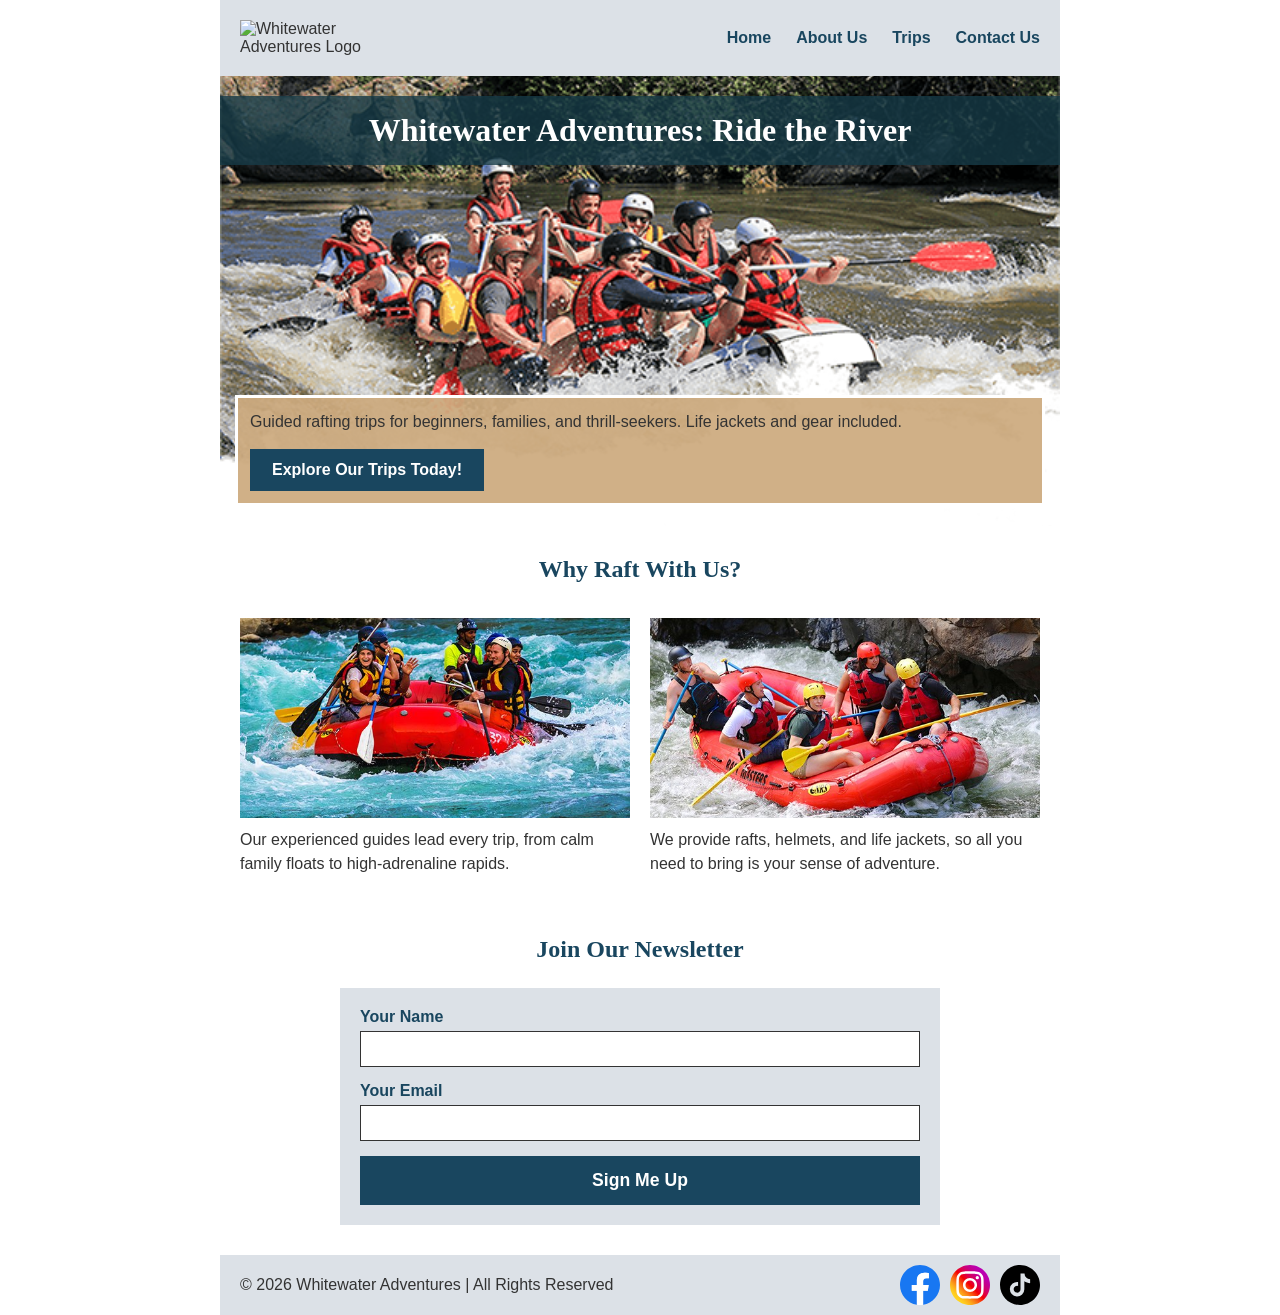
==== wwr/index.html @ 7cf943eb "add home and trips page, fix css contact page" ====
<!doctype html>
<html lang="en-US">

<head>
    <meta charset="utf-8">
    <meta name="viewport" content="width=device-width, initial-scale=1">
    <meta name="description"
      content="Whitewater Adventures offers guided rafting trips for families, beginners, and thrill-seekers. Explore our trips, meet our team, and sign up for our newsletter.">
    <meta name="author" content="Abby De Ocampo">
    <title>Home - Whitewater Adventures</title>
    <link rel="stylesheet" href="styles/rafting.css">
</head>

<body>
    <header> <img src="images/z-wwr-blue.jpg" alt="Whitewater Adventures Logo">
        <nav>
            <ul>
                <li><a href="index.html">Home</a></li>
                <li><a href="about.html">About Us</a></li>
                <li><a href="trips.html">Trips</a></li>
                <li><a href="contact.html">Contact Us</a></li>
            </ul>
        </nav>
    </header>
    <main>
        <div class="hero">
            <img src="images/hero_transparency_1024.png"
              alt="Rafters paddling through whitewater rapids">
            <h1>Whitewater Adventures: Ride the River</h1>
            <article>
                <p>Guided rafting trips for beginners, families, and thrill-seekers. Life jackets
                    and gear
                    included.</p>
                <a class="cta" href="trips.html">Explore Our Trips Today!</a>
            </article>
        </div>
        <section class="offerings">
            <h2>Why Raft With Us?</h2>
            <div class="offering">
                <img src="images/rafting17_600.jpg" alt="Guests rafting through rapids">
                <p>Our experienced guides lead every trip, from calm family floats to
                    high-adrenaline
                    rapids.</p>
            </div>
            <div class="offering">
                <img src="images/rafting19_600.jpg" alt="Group enjoying a half day adventure">
                <p>We provide rafts, helmets, and life jackets, so all you need to bring is your
                    sense of
                    adventure.</p>
            </div>
        </section>
        <section class="contact-form">
            <h2>Join Our Newsletter</h2>
            <form action="#" method="post">
                <div class="field">
                    <label for="name">Your Name</label>
                    <input type="text" id="h_name" name="h_name" required>
                </div>
                <div class="field">
                    <label for="email">Your Email</label>
                    <input type="email" id="h_email" name="h_email" required>
                </div>
                <button type="submit">Sign Me Up</button>
            </form>
        </section>
    </main>

    <footer>
        <p>&copy; 2026 Whitewater Adventures | All Rights Reserved</p>

        <nav class="socialmedia">
            <a href="https://www.facebook.com/">
                <img src="images/facebook.svg" alt="Facebook">
            </a>

            <a href="https://www.instagram.com/">
                <img src="images/instagram.svg" alt="Instagram">
            </a>

            <a href="https://www.tiktok.com/">
                <img src="images/tictok-bw.svg" alt="TikTok">
            </a>
        </nav>
    </footer>

</body>

</html>
---- wwr/styles/rafting.css ----
:root {
    --primary-color: #19465f;
    --accent1-color: #333333;
    --body-font: Arial, sans-serif;
    --heading-font: Georgia, serif;
}

* {
    margin: 0;
    padding: 0;
    box-sizing: border-box;
}

body {
    font-family: var(--body-font);
    color: var(--accent1-color);
}

header,
main,
footer {
    width: 840px;
    margin: 0 auto;
}

/* HEADER */

header {
    padding: 20px;
    display: grid;
    grid-template-columns: 150px 1fr;
    align-items: center;
    background-color: #dce1e7;
}

header img {
    width: 150px;
}

header nav {
    margin: 0;
    padding: 0;
}

header nav ul {
    display: flex;
    justify-content: flex-end;
    align-items: center;
    gap: 25px;
    list-style: none;
}

header nav a {
    color: var(--primary-color);
    text-decoration: none;
    font-weight: bold;
}

header nav a:hover {
    text-decoration: underline;
}

/* GENERAL */

h1,
h2 {
    font-family: var(--heading-font);
    color: var(--primary-color);
}

h2 {
    margin-bottom: 15px;
}

p {
    line-height: 1.5;
}

/* HERO */

.hero {
    position: relative;
    width: 100%;
    height: 450px;
    overflow: hidden;
}

.hero > img {
    display: block;
    width: 100%;
    height: 100%;
    object-fit: cover;
    object-position: center;
}

.hero h1 {
    position: absolute;
    top: 20px;
    width: 100%;
    padding: 16px;
    text-align: center;
    background-color: rgba(22, 58, 70, 0.8);
    color: #fff;
}

.hero article {
    position: absolute;
    bottom: 20px;
    left: 15px;
    right: 15px;
    margin: 0;
    padding: 12px;
    background-color: rgba(205, 170, 125, 0.92);
    border: 3px solid #fff;
    overflow: auto;
}

.hero article img {
    float: right;
    width: 125px;
    margin-left: 15px;
}

/* HISTORY */

.history {
    display: grid;
    grid-template-columns: 1fr 200px 1fr;
    gap: 20px;
    align-items: center;
    padding: 30px 20px;
}

.history h2 {
    grid-column: 1 / 4;
    text-align: center;
}

.history p {
    padding: 10px;
}

.history img {
    width: 200px;
    height: 150px;
    object-fit: cover;
}

/* ADVENTURES */

.adventures,
.company-info,
.team,
.contact-form {
    padding: 30px 20px;
}

.adventures h2,
.team h2,
.contact-form h2 {
    text-align: center;
    margin-bottom: 25px;
}

.adventure-gallery {
    display: grid;
    grid-template-columns: repeat(5, 1fr);
    gap: 10px;
}

.adventure-gallery figure {
    margin: 0;
    text-align: center;
}

.adventure-gallery img {
    width: 100%;
    height: 120px;
    object-fit: cover;
    display: block;
}

.adventure-gallery figcaption {
    padding: 8px 2px;
    font-size: 14px;
    font-weight: bold;
    color: var(--primary-color);
}

/*CONTACT*/
.contact > h1 {
    padding: 30px 20px 0;
    text-align: center;
}

/* COMPANY INFO */
.company-info {
    display: grid;
    grid-template-columns: 1fr 1fr;
    gap: 20px;
    align-items: start;

}

.company-info address {
    font-style: normal;
    line-height: 1.5;
    margin-bottom: 10px;
    text-align: center;
}

.company-info a {
    color: var(--primary-color);
}

.company-info iframe {
    width: 100%;
    height: 250px;
    border: 0;
}

.t-align {
    text-align: center;
}

/* TEAM */

.team-gallery {
    display: grid;
    grid-template-columns: repeat(3, 1fr);
    gap: 20px;
}

.team-gallery figure {
    margin: 0;
    text-align: center;
}

.team-gallery img {

    width: 100%;
    aspect-ratio: 3 / 4;
    height: auto;
    object-fit: cover;
    object-position: top;
    display: block;
}

.team-gallery figcaption {
    padding: 8px 2px;
    font-weight: bold;
    color: var(--primary-color);
}

.team-gallery figcaption span {
    font-weight: normal;
    font-size: 14px;
    color: var(--accent1-color);
}

/* FORM */

.contact-form form {
    max-width: 600px;
    margin: 0 auto;
    padding: 20px;
    background-color: #dce1e7;
}

.contact-form .field,
.contact-form fieldset {
    margin-bottom: 15px;
}

.contact-form label {
    display: block;
    margin-bottom: 5px;
    font-weight: bold;
    color: var(--primary-color);
}

.contact-form input[type="text"],
.contact-form input[type="email"],
.contact-form textarea {
    width: 100%;
    padding: 8px;
    border: 1px solid var(--accent1-color);
    font-family: var(--body-font);
    font-size: 1rem;
}

.contact-form fieldset {
    border: 1px solid var(--accent1-color);
    padding: 10px 15px;
}

.contact-form legend {
    padding: 0 5px;
    font-weight: bold;
    color: var(--primary-color);
}

.contact-form fieldset label,
.contact-form label.checkbox {
    font-weight: normal;
    color: var(--accent1-color);
}

.contact-form input[type="radio"],
.contact-form input[type="checkbox"] {
    margin-right: 6px;
}

.contact-form button[type="submit"] {
    display: block;
    width: 100%;
    margin-top: 15px;
    padding: 12px;
    background-color: var(--primary-color);
    color: #fff;
    border: 2px solid var(--primary-color);
    font-size: 1.1rem;
    font-weight: bold;
    cursor: pointer;
}

.contact-form button[type="submit"]:hover,
.contact-form button[type="submit"]:focus {
    background-color: #fff;
    color: var(--primary-color);
}

/* HOME */
.offerings {
    display: grid;
    grid-template-columns: 1fr 1fr;
    gap: 20px;
    padding: 30px 20px;
}

.offerings h2 {
    grid-column: 1 / 3;
    text-align: center;
}

.offering img {
    width: 100%;
    height: 200px;
    object-fit: cover;
    display: block;
    margin-bottom: 10px;
}

.cta {
    display: inline-block;
    margin-top: 10px;
    padding: 10px 20px;
    background-color: var(--primary-color);
    color: #fff;
    font-weight: bold;
    text-decoration: none;
    border: 2px solid var(--primary-color);
}

.cta:hover,
.cta:focus {
    background-color: #fff;
    color: var(--primary-color);
}

/* TRIPS */
.trips > h1,
.trips-intro,
.trip-details,
.trip-table,
.equipment,
.trips-cta {
    padding: 30px 20px;
}

.trips > h1 {
    padding-bottom: 0;
    text-align: center;
}

.trips-intro,
.trips-cta {
    text-align: center;
}

.trips-intro p,
.trips-cta p {
    max-width: 600px;
    margin: 0 auto;
}

.trip-details h2,
.trip-table h2,
.equipment h2 {
    text-align: center;
    margin-bottom: 25px;
}

.trips h3 {
    font-family: var(--heading-font);
    color: var(--primary-color);
    margin-bottom: 8px;
}

.trip {
    display: grid;
    grid-template-columns: 1fr 1fr;
    gap: 20px;
    align-items: center;
    margin-bottom: 30px;
}

.trip:nth-of-type(even) img {
    order: 2;
}

.trip img {
    width: 100%;
    height: 250px;
    object-fit: cover;
    display: block;
}

.trip-meta {
    margin-top: 10px;
    font-weight: bold;
    color: var(--primary-color);
}

.table-wrap {
    overflow-x: auto;
}

.trip-table table {
    width: 100%;
    border-collapse: collapse;
}

.trip-table caption {
    padding-bottom: 10px;
    font-size: 14px;
    text-align: left;
}

.trip-table th,
.trip-table td {
    padding: 10px;
    border: 1px solid var(--accent1-color);
    text-align: left;
}

.trip-table thead th {
    background-color: var(--primary-color);
    color: #fff;
}

.trip-table tbody tr:nth-child(even) {
    background-color: #dce1e7;
}

.equipment-grid {
    display: grid;
    grid-template-columns: 1fr 1fr;
    gap: 20px;
    padding: 20px;
    background-color: #dce1e7;
}

.equipment ul {
    margin-left: 20px;
    line-height: 1.6;
}

.trips-cta {
    margin-bottom: 20px;
    background-color: var(--primary-color);
    color: #fff;
}

.trips-cta h2 {
    color: #fff;
    margin-bottom: 10px;
}

.cta {
    display: inline-block;
    margin-top: 15px;
    padding: 10px 20px;
    background-color: var(--primary-color);
    color: #fff;
    font-weight: bold;
    text-decoration: none;
    border: 2px solid var(--primary-color);
}

.trips-cta .cta {
    background-color: #fff;
    color: var(--primary-color);
    border-color: #fff;
}

.cta:hover,
.cta:focus {
    background-color: #fff;
    color: var(--primary-color);
}

.trips-cta .cta:hover,
.trips-cta .cta:focus {
    background-color: var(--primary-color);
    color: #fff;
}

/* FOOTER */

footer {
    padding: 10px 20px;
    background-color: #dce1e7;
    display: flex;
    align-items: center;
    justify-content: space-between;
}

footer p {
    margin: 0;
    padding: 0;
}

footer .socialmedia {
    display: flex;
    align-items: center;
    justify-content: flex-end;
    gap: 10px;
    margin: 0;
    padding: 0;
}

.socialmedia a {
    text-decoration: none;
}

.socialmedia img {
    width: 40px;
    height: 40px;
    display: block;
}
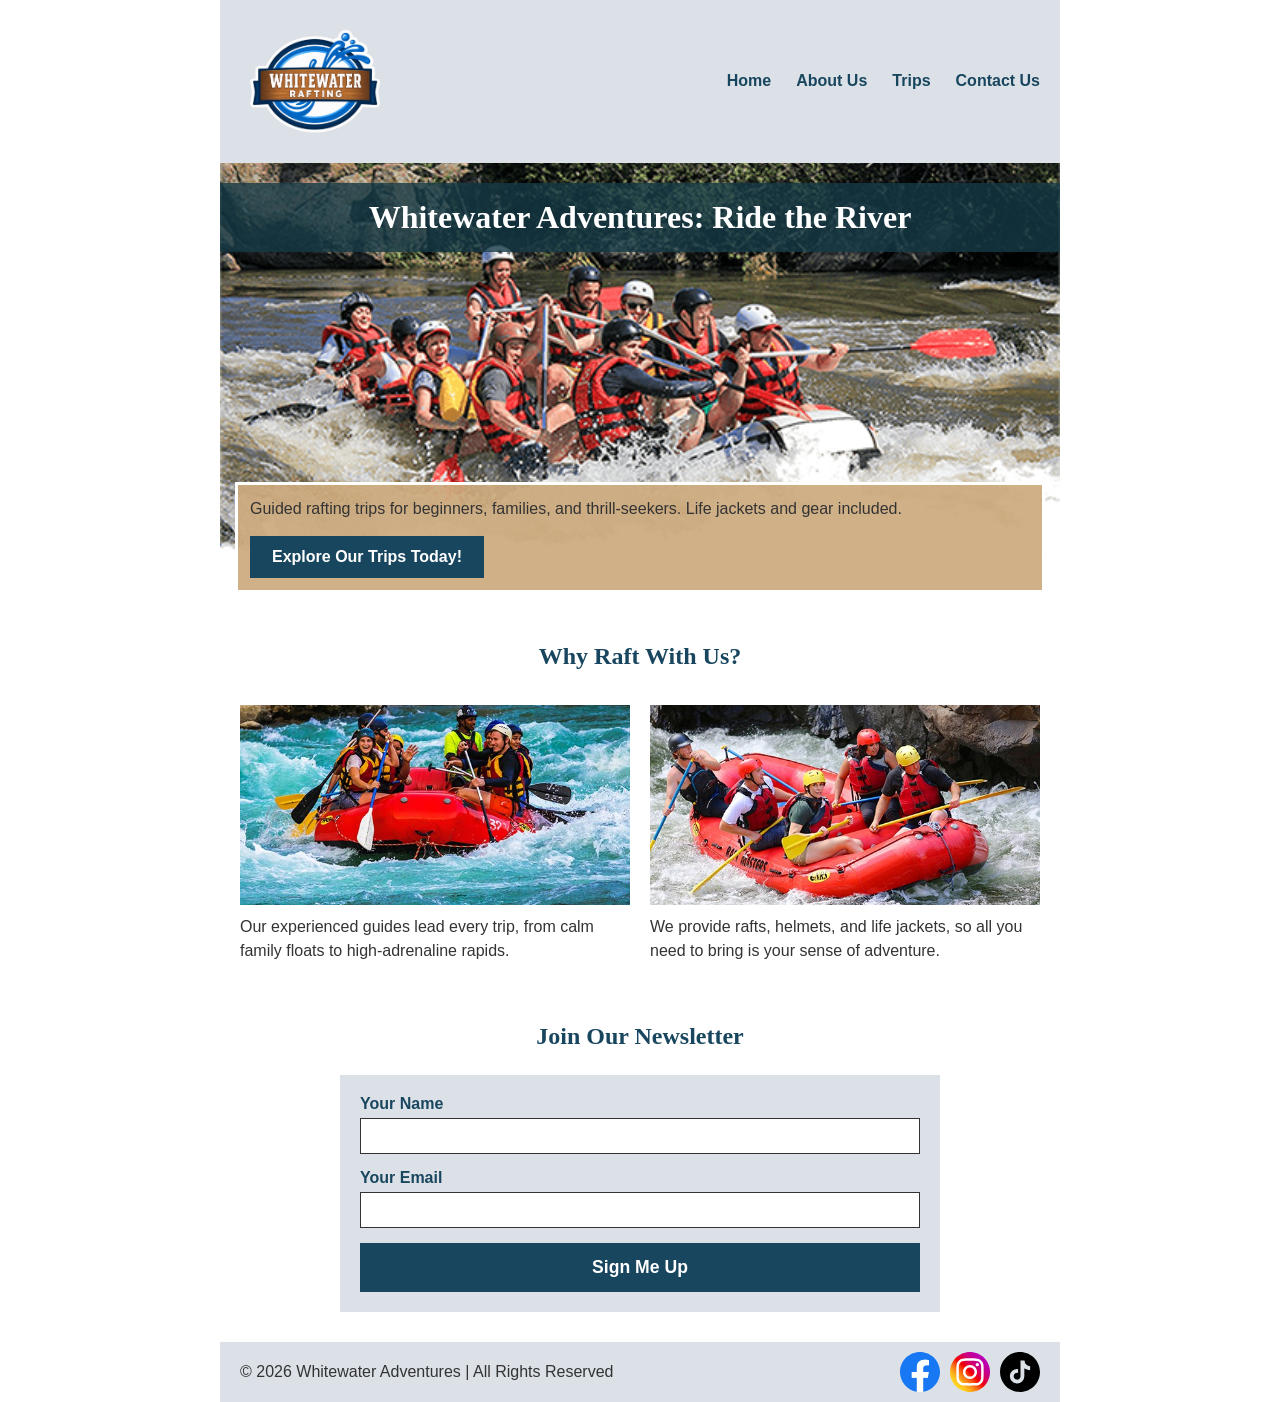
==== commit 0d842294: "update the logo design" ====
--- a/wwr/index.html
+++ b/wwr/index.html
@@ -12,7 +12,7 @@
 </head>
 
 <body>
-    <header> <img src="images/z-wwr-blue.jpg" alt="Whitewater Adventures Logo">
+    <header> <img src="images/z-wwr-blue.png" alt="Whitewater Adventures Logo">
         <nav>
             <ul>
                 <li><a href="index.html">Home</a></li>
